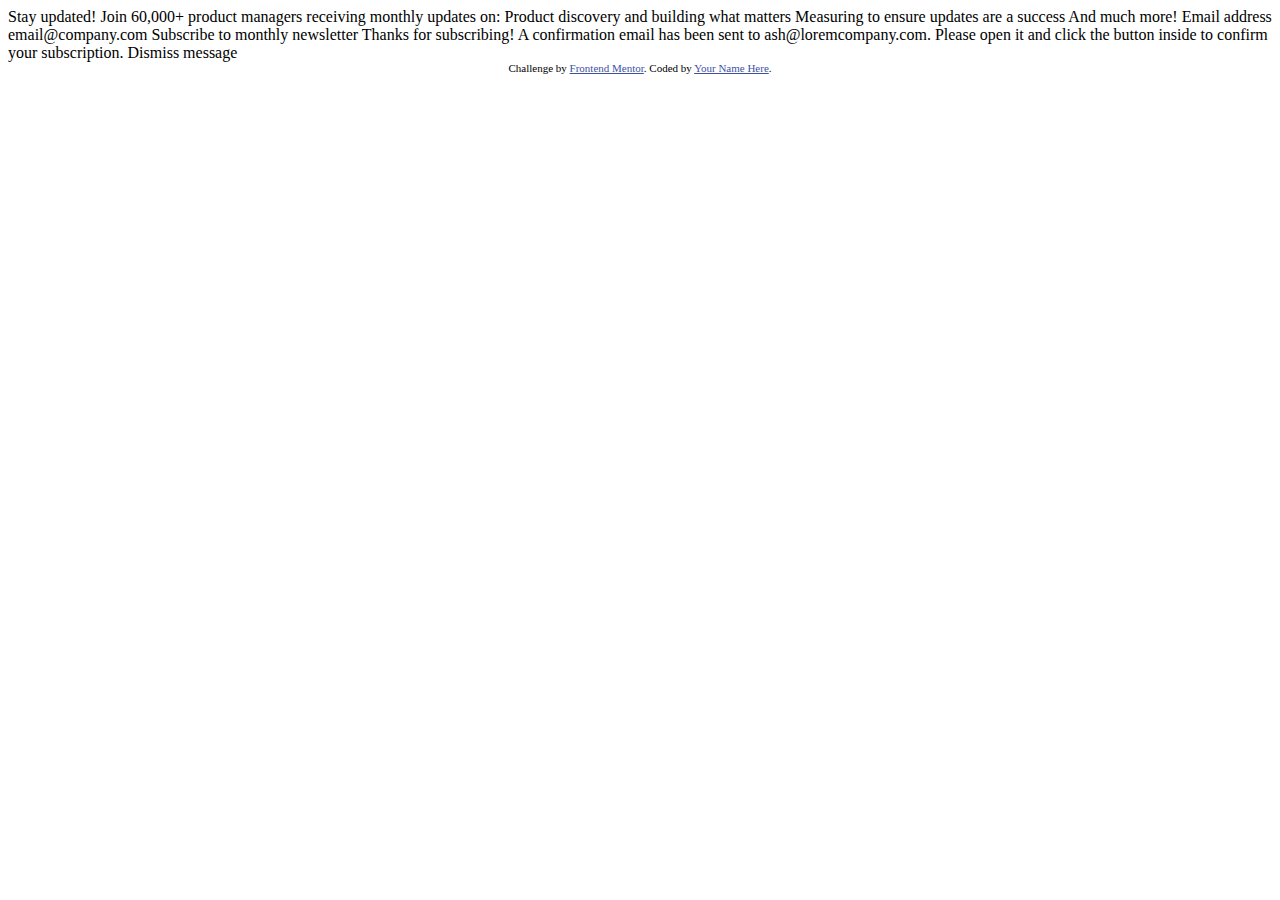
==== index.html @ de0cfcfc "first commit" ====
<!DOCTYPE html>
<html lang="en">
<head>
  <meta charset="UTF-8">
  <meta name="viewport" content="width=device-width, initial-scale=1.0"> <!-- displays site properly based on user's device -->

  <link rel="icon" type="image/png" sizes="32x32" href="./assets/images/favicon-32x32.png">
  
  <title>Frontend Mentor | Newsletter sign-up form with success message</title>

  <!-- Feel free to remove these styles or customise in your own stylesheet 👍 -->
  <style>
    .attribution { font-size: 11px; text-align: center; }
    .attribution a { color: hsl(228, 45%, 44%); }
  </style>
</head>
<body>

  <!-- Sign-up form start -->

  Stay updated!

  Join 60,000+ product managers receiving monthly updates on:

  Product discovery and building what matters
  Measuring to ensure updates are a success
  And much more!

  Email address
  email@company.com

  Subscribe to monthly newsletter

  <!-- Sign-up form end -->

  <!-- Success message start -->

  Thanks for subscribing!

  A confirmation email has been sent to ash@loremcompany.com. 
  Please open it and click the button inside to confirm your subscription.

  Dismiss message

  <!-- Success message end -->
  
  <div class="attribution">
    Challenge by <a href="https://www.frontendmentor.io?ref=challenge" target="_blank">Frontend Mentor</a>. 
    Coded by <a href="#">Your Name Here</a>.
  </div>
</body>
</html>
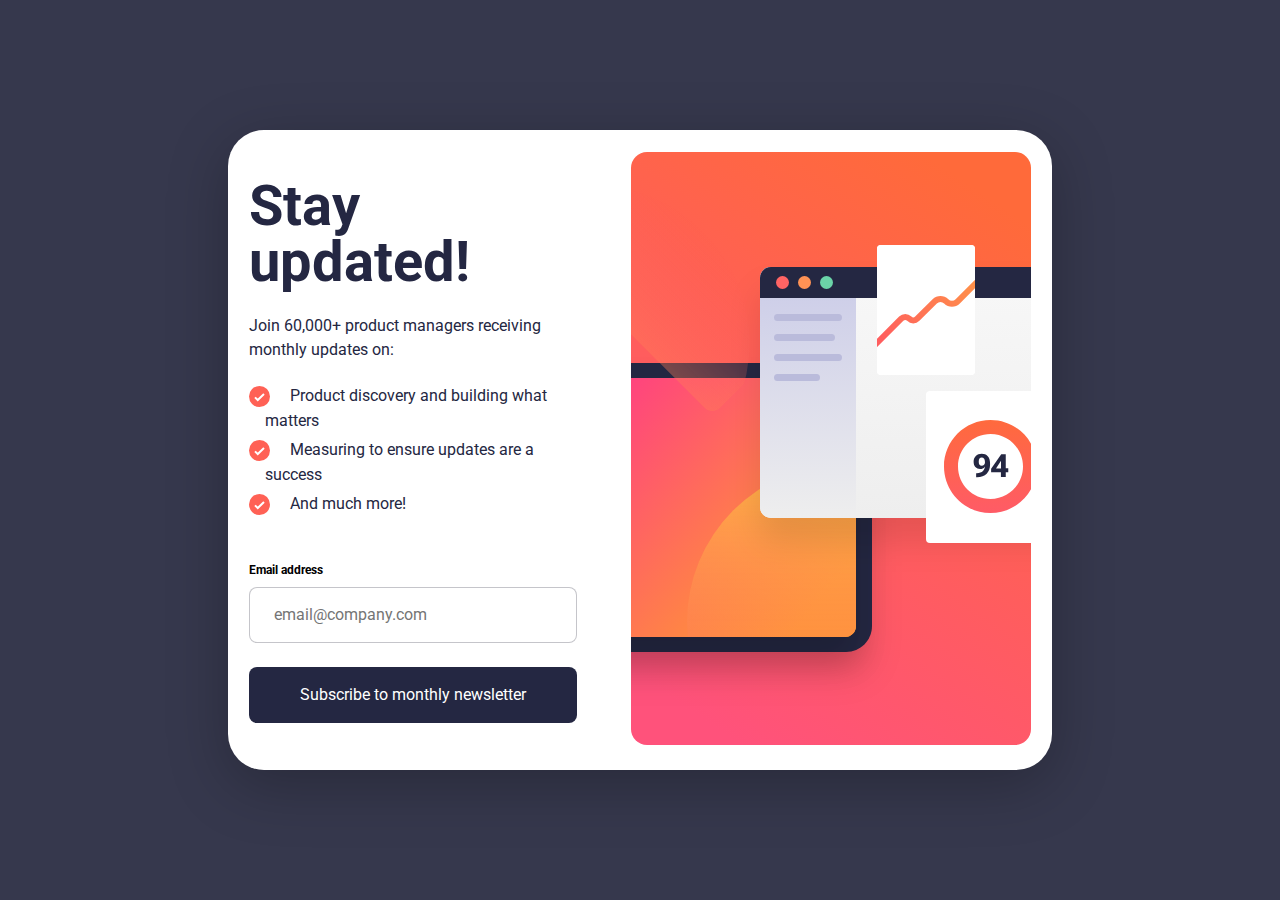
==== commit c02a89cb: "index stying update" ====
--- a/index.html
+++ b/index.html
@@ -1,52 +1,80 @@
 <!DOCTYPE html>
 <html lang="en">
-<head>
-  <meta charset="UTF-8">
-  <meta name="viewport" content="width=device-width, initial-scale=1.0"> <!-- displays site properly based on user's device -->
-
-  <link rel="icon" type="image/png" sizes="32x32" href="./assets/images/favicon-32x32.png">
-  
-  <title>Frontend Mentor | Newsletter sign-up form with success message</title>
-
-  <!-- Feel free to remove these styles or customise in your own stylesheet 👍 -->
-  <style>
-    .attribution { font-size: 11px; text-align: center; }
-    .attribution a { color: hsl(228, 45%, 44%); }
-  </style>
-</head>
-<body>
-
-  <!-- Sign-up form start -->
-
-  Stay updated!
-
-  Join 60,000+ product managers receiving monthly updates on:
-
-  Product discovery and building what matters
-  Measuring to ensure updates are a success
-  And much more!
-
-  Email address
-  email@company.com
-
-  Subscribe to monthly newsletter
-
-  <!-- Sign-up form end -->
-
-  <!-- Success message start -->
-
-  Thanks for subscribing!
-
-  A confirmation email has been sent to ash@loremcompany.com. 
-  Please open it and click the button inside to confirm your subscription.
-
-  Dismiss message
-
-  <!-- Success message end -->
-  
-  <div class="attribution">
-    Challenge by <a href="https://www.frontendmentor.io?ref=challenge" target="_blank">Frontend Mentor</a>. 
-    Coded by <a href="#">Your Name Here</a>.
-  </div>
-</body>
-</html>+  <head>
+    <meta charset="UTF-8" />
+    <meta name="viewport" content="width=device-width, initial-scale=1.0" />
+    <!-- displays site properly based on user's device -->
+    <link rel="preconnect" href="https://fonts.googleapis.com" />
+    <link rel="preconnect" href="https://fonts.gstatic.com" crossorigin />
+    <link
+      href="https://fonts.googleapis.com/css2?family=Manrope:wght@200..800&family=Roboto:ital,wght@0,100;0,300;0,400;0,500;0,700;0,900;1,100;1,300;1,400;1,500;1,700;1,900&display=swap"
+      rel="stylesheet"
+    />
+    <link rel="stylesheet" href="./styles.css" />
+    <script src="./script.js" defer></script>
+    <link
+      rel="icon"
+      type="image/png"
+      sizes="32x32"
+      href="./assets/images/favicon-32x32.png"
+    />
+    <title>
+      Frontend Mentor | Newsletter sign-up form with success message
+    </title>
+  </head>
+  <body>
+    <main class="sign-up-form">
+      <picture class="sign-up-form__img-container">
+        <source
+          class="sign-up-form__img--mobile"
+          media="max-width:425"
+          srcset="./assets/images/illustration-sign-up-mobile.svg"
+        />
+        <img
+          src="./assets/images/illustration-sign-up-desktop.svg"
+          alt=""
+          class="sign-up-form__img"
+        />
+      </picture>
+      <section class="sign-up-form__text-content">
+        <div class="sign-up-form__copy">
+          <h1 class="sign-up-form__header">Stay updated!</h1>
+          <p class="sign-up-form__body">
+            Join 60,000+ product managers receiving monthly updates on:
+          </p>
+          <ul class="sign-up-form__benefits">
+            <li class="sign-up-form__benefit-item">
+              <span class="sign-up-form__benefit-text"
+                >Product discovery and building what matters</span
+              >
+            </li>
+            <li class="sign-up-form__benefit-item">
+              <span class="sign-up-form__benefit-text"
+                >Measuring to ensure updates are a success</span
+              >
+            </li>
+            <li class="sign-up-form__benefit-item">
+              <span class="sign-up-form__benefit-text">And much more!</span>
+            </li>
+          </ul>
+        </div>
+        <form action="./success.html" class="sign-up-form__email-input">
+          <label for="email" class="sign-up-form__label">Email address</label
+          ><br />
+          <input
+            class="sign-up-form__email-input-field"
+            type="text"
+            name="email"
+            id="email"
+            placeholder="email@company.com"
+          /><br />
+          <input
+            class="sign-up-form__submit-btn"
+            type="submit"
+            value="Subscribe to monthly newsletter"
+          />
+        </form>
+      </section>
+    </main>
+  </body>
+</html>
--- a/styles.css
+++ b/styles.css
@@ -0,0 +1,149 @@
+* {
+  box-sizing: border-box;
+  margin: 0;
+  padding: 0;
+  text-decoration: none;
+  font-family: "Roboto";
+}
+
+:root {
+  /* Color */
+  --white: #fff;
+  --grey-25: hsla(244, 28%, 13%, 0.25);
+  --pale-navy: #36384d;
+  --dark-navy: #242742;
+  --vermellion: #ff6155;
+  --gradient: linear-gradient(
+    180deg,
+    rgba(255, 106, 58, 1) 0%,
+    rgba(255, 94, 91, 1) 50%,
+    rgba(255, 82, 123, 1) 100%);
+
+  /* Font-Size */
+  --heading: 3.5rem;
+  --body: 1rem;
+  --body-small: 0.75rem;
+
+  /* Font-Weight */
+  --bold: 700;
+  --regular: 400;
+
+  /* Line Height */
+  --100: 100%;
+  --150: 150%;
+}
+
+/* Body layout */
+
+body {
+  background-color: var(--pale-navy);
+  display: flex;
+  justify-content: center;
+  align-items: center;
+  height: 100svh;
+}
+
+.sign-up-form {
+  width: 64.444444444444444%;
+  background-color: var(--white);
+  display: flex;
+  flex-direction: row-reverse;
+  padding: 1.666666666666667%;
+  border-radius: 2.25rem;
+  column-gap: 6.903991370010787%;
+  box-shadow: 0 0.9375rem 3.75rem 0 rgba(0, 0, 0, 25%);
+}
+
+.sign-up-form__text-content {
+  display: flex;
+  flex-flow: column nowrap;
+  row-gap: 2.5rem;
+  width: 42.727272727272727%;
+  height: 50.681818181818182%;
+  align-self: center;
+}
+
+.sign-up-form__copy {
+  display: flex;
+  flex-flow: column nowrap;
+  row-gap: 1.5rem;
+}
+
+.sign-up-form__header {
+  font-size: var(--heading);
+  font-weight: var(--bold);
+  line-height: var(--100);
+  color: var(--dark-navy);
+}
+
+.sign-up-form__body {
+  font-size: var(--body);
+  font-weight: var(--regular);
+  color: var(--dark-navy);
+  line-height: var(--150);
+}
+
+.sign-up-form__benefits {
+  display: flex;
+  flex-flow: column nowrap;
+  row-gap: 0.625rem;
+  color: var(--dark-navy);
+}
+
+.sign-up-form__benefit-item::marker {
+  content: url(./assets/images/icon-list.svg);
+}
+
+.sign-up-form__benefit-item {
+  list-style-position: inside;
+}
+
+.sign-up-form__benefit-text {
+  position: relative;
+  left: 1rem;
+  vertical-align: top;
+}
+
+.sign-up-form__label {
+  font-size: var(--body-small);
+  font-weight: var(--bold);
+  line-height: var(--150);
+}
+
+.sign-up-form__email-input-field {
+  width: 100%;
+  height: 3.5rem;
+  border-radius: 8px;
+  border: 1px var(--grey-25) solid;
+  margin: 0.5rem 0 1.5rem 0;
+  padding: 1rem 1.5rem;
+  font-size: var(--body);
+}
+
+.sign-up-form__email-input-field:focus {
+  outline: 1px var(--dark-navy) solid;
+}
+
+.sign-up-form__submit-btn {
+  width: 100%;
+  height: 3.5rem;
+  border-radius: 8px;
+  border: none;
+  color: var(--white);
+  text-align: center;
+  background: var(--dark-navy);
+  font-size: var(--body);
+  font-weight: var(--regular);
+  transition: box-shadow 0.5s ease 0s;
+}
+
+.sign-up-form__submit-btn:hover {
+  cursor: pointer;
+  background: linear-gradient(
+    180deg,
+    rgba(255, 106, 58, 1) 0%,
+    rgba(255, 94, 91, 1) 50%,
+    rgba(255, 82, 123, 1) 100%
+  );
+  box-shadow: 0 1rem 2rem 0 rgba(255, 97, 85, 50%);
+}
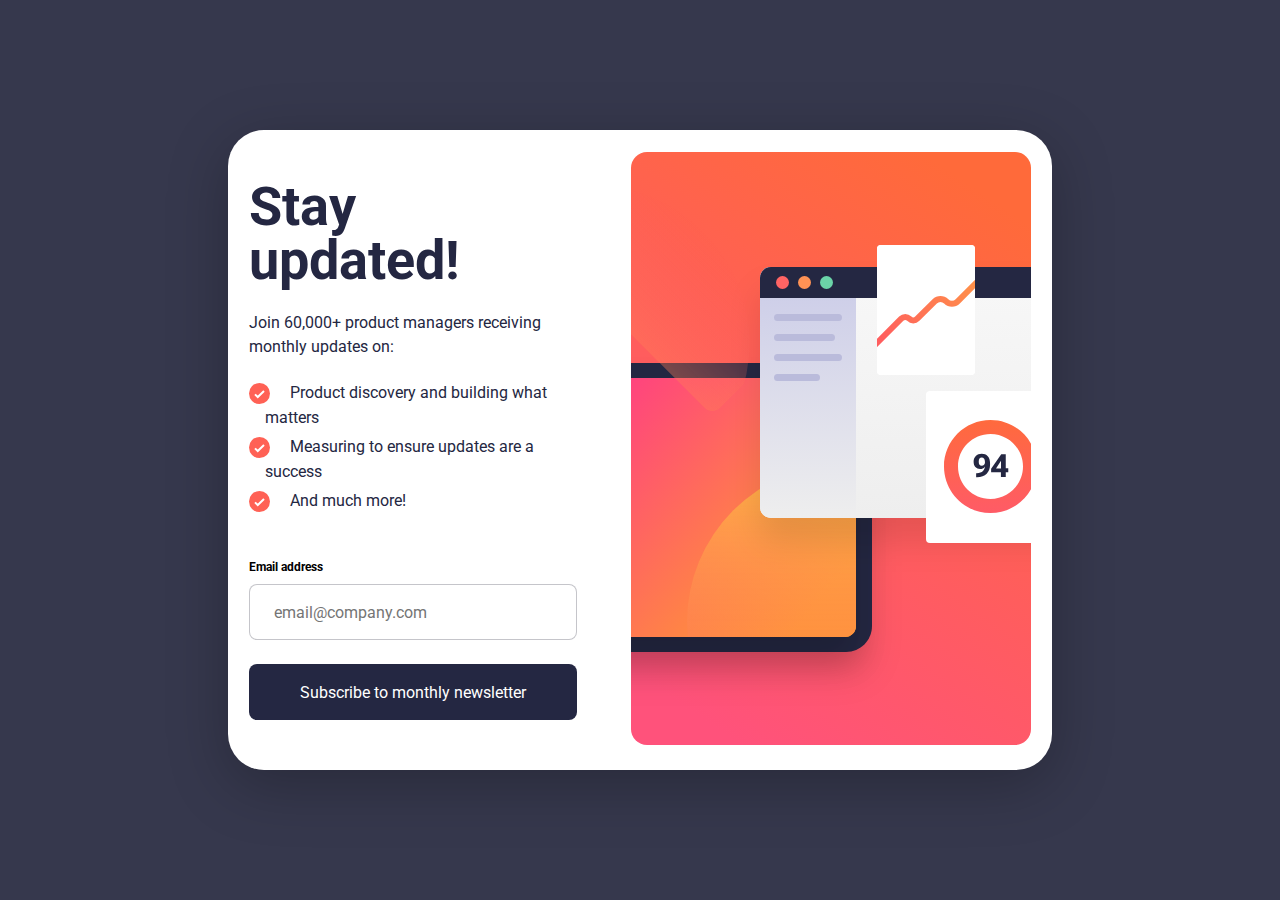
==== commit e7a4bac4: "project completion" ====
--- a/index.html
+++ b/index.html
@@ -27,7 +27,7 @@
       <picture class="sign-up-form__img-container">
         <source
           class="sign-up-form__img--mobile"
-          media="max-width:425"
+          media="only screen and (min-width: 375px) and (max-width: 425px)"
           srcset="./assets/images/illustration-sign-up-mobile.svg"
         />
         <img
@@ -59,6 +59,12 @@
           </ul>
         </div>
         <form action="./success.html" class="sign-up-form__email-input">
+          <label
+            for="email"
+            id="error-message"
+            class="sign-up-form__label--error error"
+            >Valid email required</label
+          >
           <label for="email" class="sign-up-form__label">Email address</label
           ><br />
           <input
@@ -69,6 +75,8 @@
             placeholder="email@company.com"
           /><br />
           <input
+            id="submit-btn"
+            ;
             class="sign-up-form__submit-btn"
             type="submit"
             value="Subscribe to monthly newsletter"
--- a/styles.css
+++ b/styles.css
@@ -4,6 +4,10 @@
   padding: 0;
   text-decoration: none;
   font-family: "Roboto";
+}
+
+html {
+  height: 100svh;
 }
 
 :root {
@@ -17,10 +21,11 @@
     180deg,
     rgba(255, 106, 58, 1) 0%,
     rgba(255, 94, 91, 1) 50%,
-    rgba(255, 82, 123, 1) 100%);
+    rgba(255, 82, 123, 1) 100%
+  );
 
   /* Font-Size */
-  --heading: 3.5rem;
+  --heading: clamp(2.5rem, 2.148rem + 1.502vw, 3.5rem);
   --body: 1rem;
   --body-small: 0.75rem;
 
@@ -40,7 +45,7 @@
   display: flex;
   justify-content: center;
   align-items: center;
-  height: 100svh;
+  min-height: 100svh;
 }
 
 .sign-up-form {
@@ -63,20 +68,23 @@
   align-self: center;
 }
 
-.sign-up-form__copy {
+.sign-up-form__copy,
+.success-card__text-container {
   display: flex;
   flex-flow: column nowrap;
   row-gap: 1.5rem;
 }
 
-.sign-up-form__header {
+.sign-up-form__header,
+.success-card__header {
   font-size: var(--heading);
   font-weight: var(--bold);
   line-height: var(--100);
   color: var(--dark-navy);
 }
 
-.sign-up-form__body {
+.sign-up-form__body,
+.success-card__body {
   font-size: var(--body);
   font-weight: var(--regular);
   color: var(--dark-navy);
@@ -102,6 +110,10 @@
   position: relative;
   left: 1rem;
   vertical-align: top;
+}
+
+.sign-up-form__email-input {
+  position: relative;
 }
 
 .sign-up-form__label {
@@ -124,7 +136,8 @@
   outline: 1px var(--dark-navy) solid;
 }
 
-.sign-up-form__submit-btn {
+.sign-up-form__submit-btn,
+.success-card__dismiss-link {
   width: 100%;
   height: 3.5rem;
   border-radius: 8px;
@@ -134,10 +147,11 @@
   background: var(--dark-navy);
   font-size: var(--body);
   font-weight: var(--regular);
-  transition: box-shadow 0.5s ease 0s;
-}
-
-.sign-up-form__submit-btn:hover {
+  /* transition: box-shadow 0.5s ease 0s; */
+}
+
+.sign-up-form__submit-btn:hover,
+.success-card__dismiss-link:hover {
   cursor: pointer;
   background: linear-gradient(
     180deg,
@@ -147,3 +161,80 @@
   );
   box-shadow: 0 1rem 2rem 0 rgba(255, 97, 85, 50%);
 }
+
+/* Success Card */
+.success-card {
+  width: 35%;
+  padding: 4rem;
+  background-color: var(--white);
+  border-radius: 36px;
+  height: 32.5rem;
+  display: flex;
+  flex-flow: column nowrap;
+  row-gap: 2.5rem;
+  box-shadow: 0 0.9375rem 3.75rem 0 rgba(0, 0, 0, 25%);
+}
+
+.success-card__dismiss-link {
+  display: inline-block;
+  padding: 1.0625rem 6.25rem;
+  text-wrap: nowrap;
+}
+
+/* Error States */
+.error {
+  display: none;
+}
+
+.sign-up-form__label--error {
+  font-size: var(--body-small);
+  font-weight: var(--bold);
+  line-height: var(--150);
+  position: absolute;
+  right: 0;
+  color: var(--vermellion);
+}
+
+/* Mobile */
+
+@media only screen and (max-width: 48rem) and (min-width: 21.875rem) {
+  .sign-up-form {
+    width: 100%;
+    min-height: 100svh;
+    flex-flow: column;
+    border-radius: 0;
+    padding: 0;
+  }
+
+  .sign-up-form__img,
+  .sign-up-form__img--mobile {
+    width: 100%;
+    height: auto;
+  }
+
+  .sign-up-form__text-content {
+    width: 87.2%;
+    padding: 2.5rem 0;
+    height: 100%;
+  }
+
+  .success-card {
+    width: 100%;
+    height: 100svh;
+    border-radius: 0;
+    padding: 0 1.5rem 2.5rem;
+  }
+
+  .success-card__content-container {
+    margin: 9.3125rem 0 32.3%;
+  }
+
+  .success-card__success-graphic {
+    margin-bottom: 2.5rem;
+  }
+
+  .success-card__dismiss-link {
+    width: 100%;
+    text-align: center;
+  }
+}
